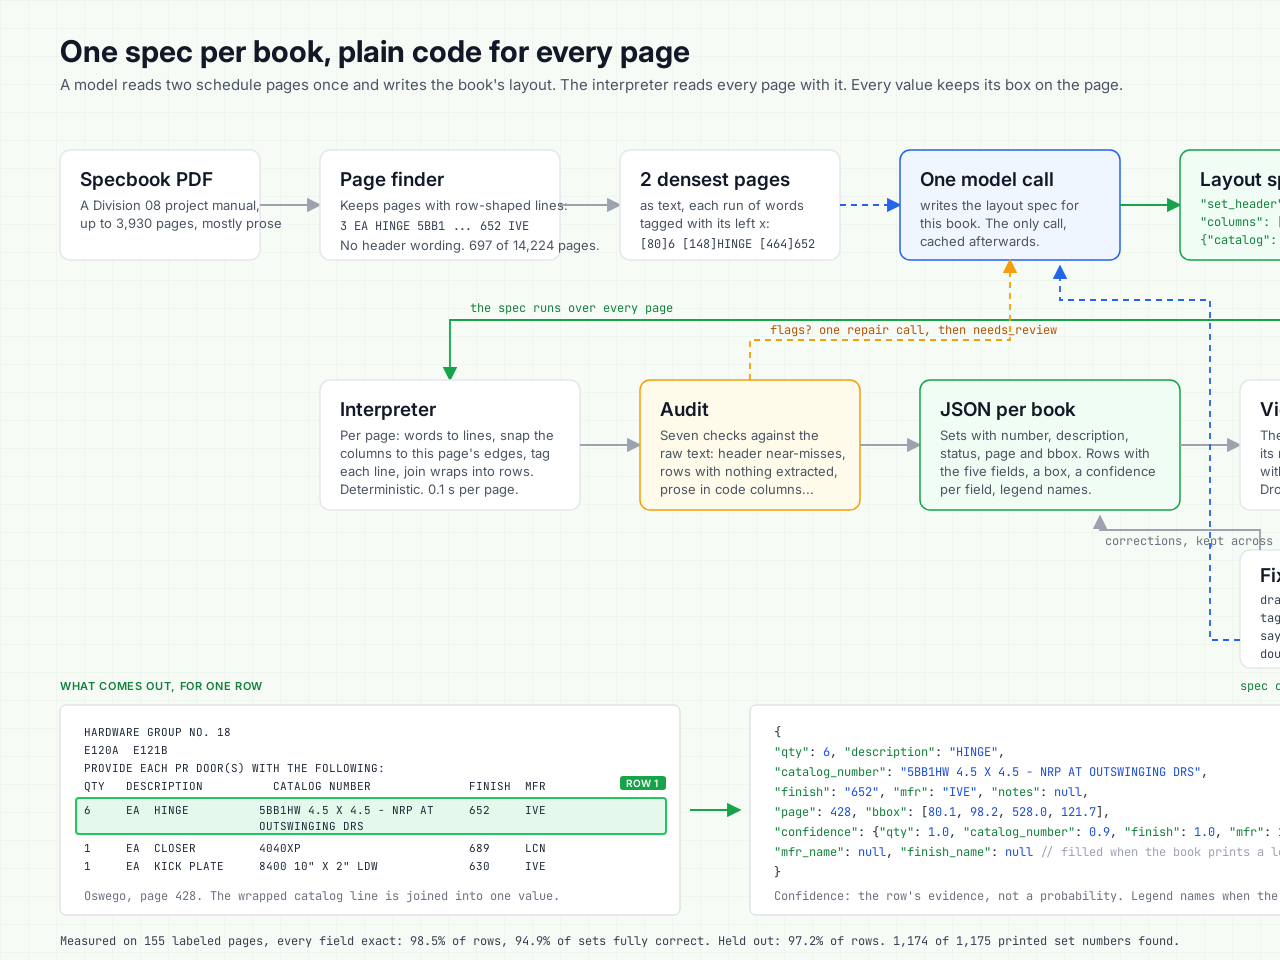
==== docs/diagrams/architecture.html @ ccf039d2 "Architecture diagram: hand-laid SVG, rendered to PNG by headless Chrome" ====
<!doctype html>
<html lang="en">
<head>
<meta charset="utf-8">
<title>Architecture</title>
<link rel="stylesheet" href="https://fonts.googleapis.com/css2?family=Inter:wght@400;500;600;700&family=JetBrains+Mono:wght@400;500&display=swap">
<style>
  /* hand-laid svg, every box and arrow at chosen coordinates. rendered to png by render.sh */
  html, body { margin: 0; background: #f6fbf6; }
  svg { display: block; font-family: Inter, system-ui, sans-serif; }
  .box { fill: #fff; stroke: #e5e7eb; stroke-width: 1.5; }
  .box.green { fill: #f0fdf4; stroke: #16a34a; }
  .box.blue { fill: #eff6ff; stroke: #2563eb; }
  .box.amber { fill: #fffbeb; stroke: #f59e0b; }
  .box.gray { fill: #f9fafb; stroke: #d1d5db; }
  .title { font-size: 19px; font-weight: 600; fill: #111827; }
  .sub { font-size: 13px; fill: #4b5563; }
  .mono { font-family: "JetBrains Mono", ui-monospace, monospace; font-size: 12px; fill: #374151; }
  .mono.dim { fill: #6b7280; }
  .mono.green { fill: #15803d; }
  .mono.blue { fill: #1d4ed8; }
  .mono.amber { fill: #b45309; }
  .arrow { stroke: #9ca3af; stroke-width: 1.8; fill: none; marker-end: url(#head); }
  .arrow.green { stroke: #16a34a; marker-end: url(#head-green); }
  .arrow.blue { stroke: #2563eb; marker-end: url(#head-blue); stroke-dasharray: 6 5; }
  .arrow.amber { stroke: #f59e0b; marker-end: url(#head-amber); stroke-dasharray: 6 5; }
  .h1 { font-size: 30px; font-weight: 700; fill: #111827; }
  .h2 { font-size: 15px; fill: #4b5563; }
  .tag { font-size: 11px; font-weight: 600; fill: #15803d; letter-spacing: .06em; }
  .pill { fill: #dcfce7; }
  .grid { stroke: rgba(22,101,52,.06); stroke-width: 1; }
  .page { fill: #fff; stroke: #d1d5db; }
  .pagebox { fill: rgba(34,197,94,.12); stroke: #22c55e; stroke-width: 2; }
  .pagetag { fill: #16a34a; }
  .pagetag-t { font-size: 10px; font-weight: 600; fill: #fff; }
  .pagetext { font-family: "JetBrains Mono", monospace; font-size: 11px; fill: #1f2937; }
  .json { font-family: "JetBrains Mono", monospace; font-size: 12px; fill: #1f2937; }
  .json .k { fill: #15803d; }
  .json .v { fill: #1d4ed8; }
  .json .c { fill: #9ca3af; }
</style>
</head>
<body>
<svg width="1600" height="960" viewBox="0 0 1600 960" xmlns="http://www.w3.org/2000/svg">
  <defs>
    <marker id="head" viewBox="0 0 10 10" refX="9" refY="5" markerWidth="8" markerHeight="8" orient="auto-start-reverse"><path d="M0 0L10 5 0 10z" fill="#9ca3af"/></marker>
    <marker id="head-green" viewBox="0 0 10 10" refX="9" refY="5" markerWidth="8" markerHeight="8" orient="auto-start-reverse"><path d="M0 0L10 5 0 10z" fill="#16a34a"/></marker>
    <marker id="head-blue" viewBox="0 0 10 10" refX="9" refY="5" markerWidth="8" markerHeight="8" orient="auto-start-reverse"><path d="M0 0L10 5 0 10z" fill="#2563eb"/></marker>
    <marker id="head-amber" viewBox="0 0 10 10" refX="9" refY="5" markerWidth="8" markerHeight="8" orient="auto-start-reverse"><path d="M0 0L10 5 0 10z" fill="#f59e0b"/></marker>
    <pattern id="g" width="28" height="28" patternUnits="userSpaceOnUse"><path class="grid" d="M28 0H0V28" fill="none"/></pattern>
  </defs>
  <rect width="1600" height="960" fill="url(#g)"/>

  <!-- heading -->
  <text class="h1" x="60" y="62">One spec per book, plain code for every page</text>
  <text class="h2" x="60" y="90">A model reads two schedule pages once and writes the book's layout. The interpreter reads every page with it. Every value keeps its box on the page.</text>

  <!-- row 1: pdf -> finder -> sample pages -> model call -> spec -->
  <g>
    <rect class="box" x="60" y="150" width="200" height="110" rx="10"/>
    <text class="title" x="80" y="186">Specbook PDF</text>
    <text class="sub" x="80" y="210">A Division 08 project manual,</text>
    <text class="sub" x="80" y="228">up to 3,930 pages, mostly prose</text>
  </g>
  <path class="arrow" d="M260 205 L320 205"/>

  <g>
    <rect class="box" x="320" y="150" width="240" height="110" rx="10"/>
    <text class="title" x="340" y="186">Page finder</text>
    <text class="sub" x="340" y="210">Keeps pages with row-shaped lines:</text>
    <text class="mono" x="340" y="230">3 EA HINGE 5BB1 ... 652 IVE</text>
    <text class="sub" x="340" y="250">No header wording. 697 of 14,224 pages.</text>
  </g>
  <path class="arrow" d="M560 205 L620 205"/>

  <g>
    <rect class="box" x="620" y="150" width="220" height="110" rx="10"/>
    <text class="title" x="640" y="186">2 densest pages</text>
    <text class="sub" x="640" y="210">as text, each run of words</text>
    <text class="sub" x="640" y="228">tagged with its left x:</text>
    <text class="mono" x="640" y="248">[80]6 [148]HINGE [464]652</text>
  </g>
  <path class="arrow blue" d="M840 205 L900 205"/>

  <g>
    <rect class="box blue" x="900" y="150" width="220" height="110" rx="10"/>
    <text class="title" x="920" y="186">One model call</text>
    <text class="sub" x="920" y="210">writes the layout spec for</text>
    <text class="sub" x="920" y="228">this book. The only call,</text>
    <text class="sub" x="920" y="246">cached afterwards.</text>
  </g>
  <path class="arrow green" d="M1120 205 L1180 205"/>

  <g>
    <rect class="box green" x="1180" y="150" width="360" height="110" rx="10"/>
    <text class="title" x="1200" y="186">Layout spec</text>
    <text class="mono green" x="1200" y="208">"set_header": "^HARDWARE GROUP NO\. (?P&lt;num&gt;\S+)"</text>
    <text class="mono green" x="1200" y="226">"columns": [{"qty": 78}, {"description": 146},</text>
    <text class="mono green" x="1200" y="244">   {"catalog": 288}, {"finish": 462}, {"mfr": 506}]</text>
  </g>

  <!-- spec down to the interpreter -->
  <path class="arrow green" d="M1360 260 L1360 320 L450 320 L450 380"/>
  <text class="mono green" x="470" y="312">the spec runs over every page</text>

  <!-- row 2: interpreter -> audit -> output -> viewer -->
  <g>
    <rect class="box" x="320" y="380" width="260" height="130" rx="10"/>
    <text class="title" x="340" y="416">Interpreter</text>
    <text class="sub" x="340" y="440">Per page: words to lines, snap the</text>
    <text class="sub" x="340" y="458">columns to this page's edges, tag</text>
    <text class="sub" x="340" y="476">each line, join wraps into rows.</text>
    <text class="sub" x="340" y="494">Deterministic. 0.1 s per page.</text>
  </g>
  <path class="arrow" d="M580 445 L640 445"/>

  <g>
    <rect class="box amber" x="640" y="380" width="220" height="130" rx="10"/>
    <text class="title" x="660" y="416">Audit</text>
    <text class="sub" x="660" y="440">Seven checks against the</text>
    <text class="sub" x="660" y="458">raw text: header near-misses,</text>
    <text class="sub" x="660" y="476">rows with nothing extracted,</text>
    <text class="sub" x="660" y="494">prose in code columns...</text>
  </g>
  <!-- repair loop back to the model call -->
  <path class="arrow amber" d="M750 380 L750 340 L1010 340 L1010 260"/>
  <text class="mono amber" x="770" y="334">flags? one repair call, then needs_review</text>
  <path class="arrow" d="M860 445 L920 445"/>

  <g>
    <rect class="box green" x="920" y="380" width="260" height="130" rx="10"/>
    <text class="title" x="940" y="416">JSON per book</text>
    <text class="sub" x="940" y="440">Sets with number, description,</text>
    <text class="sub" x="940" y="458">status, page and bbox. Rows with</text>
    <text class="sub" x="940" y="476">the five fields, a box, a confidence</text>
    <text class="sub" x="940" y="494">per field, legend names.</text>
  </g>
  <path class="arrow" d="M1180 445 L1240 445"/>

  <g>
    <rect class="box" x="1240" y="380" width="300" height="130" rx="10"/>
    <text class="title" x="1260" y="416">Viewer</text>
    <text class="sub" x="1260" y="440">The page with a box per set beside</text>
    <text class="sub" x="1260" y="458">its rows. A reviewer fixes mistakes</text>
    <text class="sub" x="1260" y="476">without seeing a regex.</text>
    <text class="sub" x="1260" y="494">Drop in a new PDF, it compiles.</text>
  </g>

  <!-- feedback: a box under the viewer, one path into the spec with no call, one through the model -->
  <path class="arrow" d="M1390 510 L1390 550"/>
  <g>
    <rect class="box" x="1240" y="550" width="300" height="118" rx="10"/>
    <text class="title" x="1260" y="582">Fixing mistakes</text>
    <text class="mono" x="1260" y="604">drag the column lines  -> columns[].x</text>
    <text class="mono" x="1260" y="622">tag a line             -> a literal rule</text>
    <text class="mono" x="1260" y="640">say what is wrong      -> one repair call</text>
    <text class="mono" x="1260" y="658">double-click a cell    -> a correction</text>
  </g>
  <path class="arrow green" d="M1540 609 L1572 609 L1572 205 L1546 205"/>
  <text class="mono green" x="1240" y="690">spec changes, the whole book reruns, no call</text>
  <path class="arrow blue" d="M1240 640 L1210 640 L1210 300 L1060 300 L1060 266"/>
  <path class="arrow" d="M1260 550 L1260 530 L1100 530 L1100 516"/>
  <text class="mono dim" x="1105" y="545">corrections, kept across reruns</text>

  <!-- i/o inset: a row on the page and the json it becomes -->
  <text class="tag" x="60" y="690">WHAT COMES OUT, FOR ONE ROW</text>
  <rect class="page" x="60" y="705" width="620" height="210" rx="6"/>
  <text class="pagetext" xml:space="preserve" x="84" y="736">HARDWARE GROUP NO. 18</text>
  <text class="pagetext" xml:space="preserve" x="84" y="754">E120A  E121B</text>
  <text class="pagetext" xml:space="preserve" x="84" y="772">PROVIDE EACH PR DOOR(S) WITH THE FOLLOWING:</text>
  <text class="pagetext" xml:space="preserve" x="84" y="790">QTY   DESCRIPTION          CATALOG NUMBER              FINISH  MFR</text>
  <rect class="pagebox" x="76" y="798" width="590" height="36" rx="3"/>
  <rect class="pagetag" x="620" y="776" width="46" height="14" rx="3"/><text class="pagetag-t" x="626" y="787">ROW 1</text>
  <text class="pagetext" xml:space="preserve" x="84" y="814">6     EA  HINGE          5BB1HW 4.5 X 4.5 - NRP AT     652     IVE</text>
  <text class="pagetext" xml:space="preserve" x="84" y="830">                         OUTSWINGING DRS</text>
  <text class="pagetext" xml:space="preserve" x="84" y="852">1     EA  CLOSER         4040XP                        689     LCN</text>
  <text class="pagetext" xml:space="preserve" x="84" y="870">1     EA  KICK PLATE     8400 10" X 2" LDW             630     IVE</text>
  <text class="mono dim" x="84" y="900">Oswego, page 428. The wrapped catalog line is joined into one value.</text>

  <path class="arrow green" d="M690 810 L740 810"/>

  <rect class="page" x="750" y="705" width="790" height="210" rx="6"/>
  <text class="json" x="774" y="736">{</text>
  <text class="json" x="774" y="756">  <tspan class="k">"qty"</tspan>: <tspan class="v">6</tspan>, <tspan class="k">"description"</tspan>: <tspan class="v">"HINGE"</tspan>,</text>
  <text class="json" x="774" y="776">  <tspan class="k">"catalog_number"</tspan>: <tspan class="v">"5BB1HW 4.5 X 4.5 - NRP AT OUTSWINGING DRS"</tspan>,</text>
  <text class="json" x="774" y="796">  <tspan class="k">"finish"</tspan>: <tspan class="v">"652"</tspan>, <tspan class="k">"mfr"</tspan>: <tspan class="v">"IVE"</tspan>, <tspan class="k">"notes"</tspan>: <tspan class="v">null</tspan>,</text>
  <text class="json" x="774" y="816">  <tspan class="k">"page"</tspan>: <tspan class="v">428</tspan>, <tspan class="k">"bbox"</tspan>: [<tspan class="v">80.1</tspan>, <tspan class="v">98.2</tspan>, <tspan class="v">528.0</tspan>, <tspan class="v">121.7</tspan>],</text>
  <text class="json" x="774" y="836">  <tspan class="k">"confidence"</tspan>: {<tspan class="k">"qty"</tspan>: <tspan class="v">1.0</tspan>, <tspan class="k">"catalog_number"</tspan>: <tspan class="v">0.9</tspan>, <tspan class="k">"finish"</tspan>: <tspan class="v">1.0</tspan>, <tspan class="k">"mfr"</tspan>: <tspan class="v">1.0</tspan>, ...},</text>
  <text class="json" x="774" y="856">  <tspan class="k">"mfr_name"</tspan>: <tspan class="v">null</tspan>, <tspan class="k">"finish_name"</tspan>: <tspan class="v">null</tspan>   <tspan class="c">// filled when the book prints a legend</tspan></text>
  <text class="json" x="774" y="876">}</text>
  <text class="mono dim" x="774" y="900">Confidence: the row's evidence, not a probability. Legend names when the book prints one.</text>
  <text class="mono" x="60" y="945">Measured on 155 labeled pages, every field exact: 98.5% of rows, 94.9% of sets fully correct. Held out: 97.2% of rows. 1,174 of 1,175 printed set numbers found.</text>
</svg>
</body>
</html>
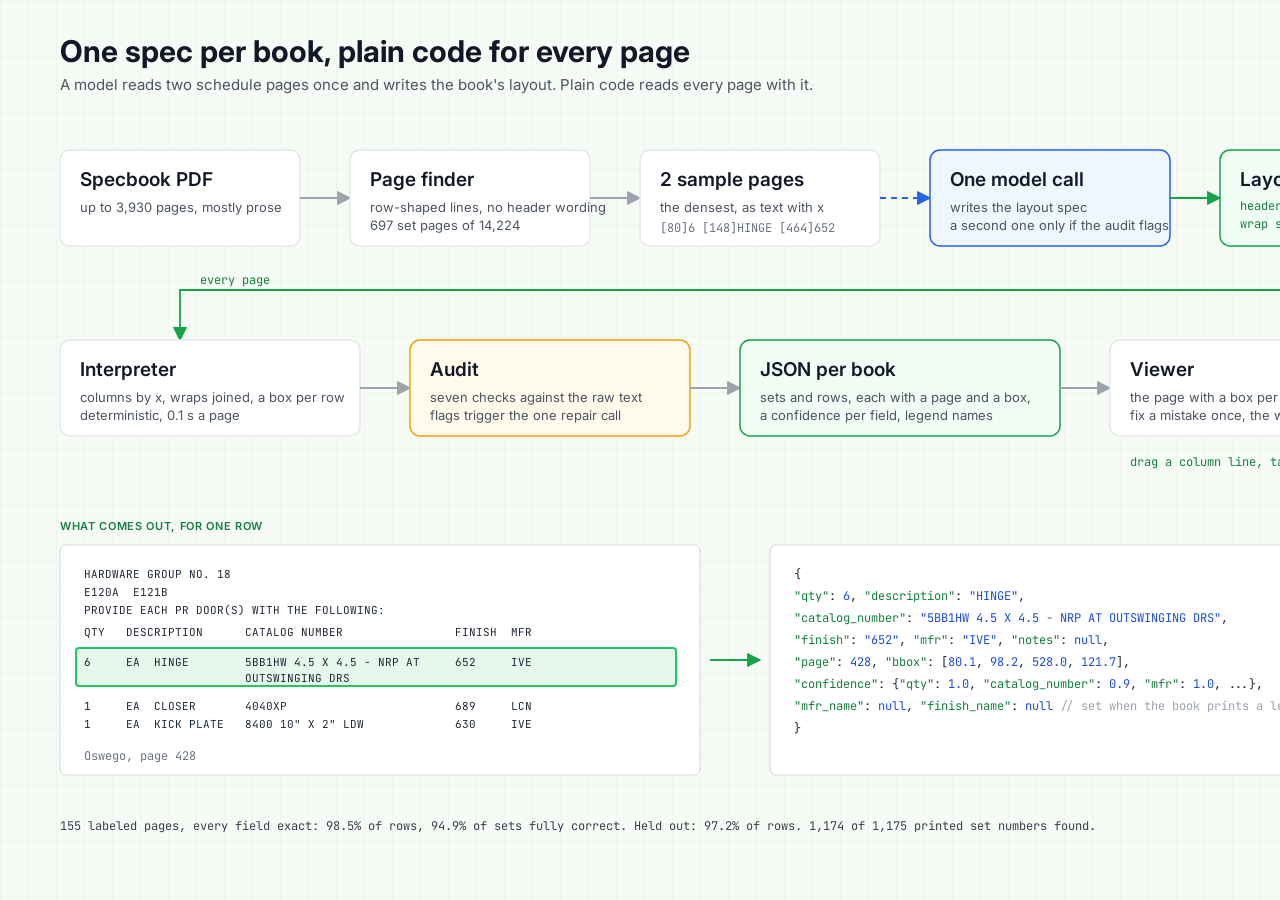
==== commit 8f0a0fcf: "Architecture diagram: short boxes, nine arrows" ====
--- a/docs/diagrams/architecture.html
+++ b/docs/diagrams/architecture.html
@@ -41,155 +41,116 @@
 </style>
 </head>
 <body>
-<svg width="1600" height="960" viewBox="0 0 1600 960" xmlns="http://www.w3.org/2000/svg">
+<svg width="1600" height="900" viewBox="0 0 1600 900" xmlns="http://www.w3.org/2000/svg">
   <defs>
     <marker id="head" viewBox="0 0 10 10" refX="9" refY="5" markerWidth="8" markerHeight="8" orient="auto-start-reverse"><path d="M0 0L10 5 0 10z" fill="#9ca3af"/></marker>
     <marker id="head-green" viewBox="0 0 10 10" refX="9" refY="5" markerWidth="8" markerHeight="8" orient="auto-start-reverse"><path d="M0 0L10 5 0 10z" fill="#16a34a"/></marker>
     <marker id="head-blue" viewBox="0 0 10 10" refX="9" refY="5" markerWidth="8" markerHeight="8" orient="auto-start-reverse"><path d="M0 0L10 5 0 10z" fill="#2563eb"/></marker>
-    <marker id="head-amber" viewBox="0 0 10 10" refX="9" refY="5" markerWidth="8" markerHeight="8" orient="auto-start-reverse"><path d="M0 0L10 5 0 10z" fill="#f59e0b"/></marker>
     <pattern id="g" width="28" height="28" patternUnits="userSpaceOnUse"><path class="grid" d="M28 0H0V28" fill="none"/></pattern>
   </defs>
-  <rect width="1600" height="960" fill="url(#g)"/>
+  <rect width="1600" height="900" fill="url(#g)"/>
 
-  <!-- heading -->
   <text class="h1" x="60" y="62">One spec per book, plain code for every page</text>
-  <text class="h2" x="60" y="90">A model reads two schedule pages once and writes the book's layout. The interpreter reads every page with it. Every value keeps its box on the page.</text>
+  <text class="h2" x="60" y="90">A model reads two schedule pages once and writes the book's layout. Plain code reads every page with it.</text>
 
-  <!-- row 1: pdf -> finder -> sample pages -> model call -> spec -->
+  <!-- row 1: compile the spec -->
   <g>
-    <rect class="box" x="60" y="150" width="200" height="110" rx="10"/>
+    <rect class="box" x="60" y="150" width="240" height="96" rx="10"/>
     <text class="title" x="80" y="186">Specbook PDF</text>
-    <text class="sub" x="80" y="210">A Division 08 project manual,</text>
-    <text class="sub" x="80" y="228">up to 3,930 pages, mostly prose</text>
+    <text class="sub" x="80" y="212">up to 3,930 pages, mostly prose</text>
   </g>
-  <path class="arrow" d="M260 205 L320 205"/>
-
+  <path class="arrow" d="M300 198 L350 198"/>
   <g>
-    <rect class="box" x="320" y="150" width="240" height="110" rx="10"/>
-    <text class="title" x="340" y="186">Page finder</text>
-    <text class="sub" x="340" y="210">Keeps pages with row-shaped lines:</text>
-    <text class="mono" x="340" y="230">3 EA HINGE 5BB1 ... 652 IVE</text>
-    <text class="sub" x="340" y="250">No header wording. 697 of 14,224 pages.</text>
+    <rect class="box" x="350" y="150" width="240" height="96" rx="10"/>
+    <text class="title" x="370" y="186">Page finder</text>
+    <text class="sub" x="370" y="212">row-shaped lines, no header wording</text>
+    <text class="sub" x="370" y="230">697 set pages of 14,224</text>
   </g>
-  <path class="arrow" d="M560 205 L620 205"/>
-
+  <path class="arrow" d="M590 198 L640 198"/>
   <g>
-    <rect class="box" x="620" y="150" width="220" height="110" rx="10"/>
-    <text class="title" x="640" y="186">2 densest pages</text>
-    <text class="sub" x="640" y="210">as text, each run of words</text>
-    <text class="sub" x="640" y="228">tagged with its left x:</text>
-    <text class="mono" x="640" y="248">[80]6 [148]HINGE [464]652</text>
+    <rect class="box" x="640" y="150" width="240" height="96" rx="10"/>
+    <text class="title" x="660" y="186">2 sample pages</text>
+    <text class="sub" x="660" y="212">the densest, as text with x</text>
+    <text class="mono dim" x="660" y="232">[80]6 [148]HINGE [464]652</text>
   </g>
-  <path class="arrow blue" d="M840 205 L900 205"/>
-
+  <path class="arrow blue" d="M880 198 L930 198"/>
   <g>
-    <rect class="box blue" x="900" y="150" width="220" height="110" rx="10"/>
-    <text class="title" x="920" y="186">One model call</text>
-    <text class="sub" x="920" y="210">writes the layout spec for</text>
-    <text class="sub" x="920" y="228">this book. The only call,</text>
-    <text class="sub" x="920" y="246">cached afterwards.</text>
+    <rect class="box blue" x="930" y="150" width="240" height="96" rx="10"/>
+    <text class="title" x="950" y="186">One model call</text>
+    <text class="sub" x="950" y="212">writes the layout spec</text>
+    <text class="sub" x="950" y="230">a second one only if the audit flags</text>
   </g>
-  <path class="arrow green" d="M1120 205 L1180 205"/>
-
+  <path class="arrow green" d="M1170 198 L1220 198"/>
   <g>
-    <rect class="box green" x="1180" y="150" width="360" height="110" rx="10"/>
-    <text class="title" x="1200" y="186">Layout spec</text>
-    <text class="mono green" x="1200" y="208">"set_header": "^HARDWARE GROUP NO\. (?P&lt;num&gt;\S+)"</text>
-    <text class="mono green" x="1200" y="226">"columns": [{"qty": 78}, {"description": 146},</text>
-    <text class="mono green" x="1200" y="244">   {"catalog": 288}, {"finish": 462}, {"mfr": 506}]</text>
+    <rect class="box green" x="1220" y="150" width="320" height="96" rx="10"/>
+    <text class="title" x="1240" y="186">Layout spec</text>
+    <text class="mono green" x="1240" y="210">header pattern, column x per field,</text>
+    <text class="mono green" x="1240" y="228">wrap style   cached in specs/</text>
   </g>
 
-  <!-- spec down to the interpreter -->
-  <path class="arrow green" d="M1360 260 L1360 320 L450 320 L450 380"/>
-  <text class="mono green" x="470" y="312">the spec runs over every page</text>
+  <!-- the spec feeds every page -->
+  <path class="arrow green" d="M1380 246 L1380 290 L180 290 L180 340"/>
+  <text class="mono green" x="200" y="284">every page</text>
 
-  <!-- row 2: interpreter -> audit -> output -> viewer -->
+  <!-- row 2: read the book -->
   <g>
-    <rect class="box" x="320" y="380" width="260" height="130" rx="10"/>
-    <text class="title" x="340" y="416">Interpreter</text>
-    <text class="sub" x="340" y="440">Per page: words to lines, snap the</text>
-    <text class="sub" x="340" y="458">columns to this page's edges, tag</text>
-    <text class="sub" x="340" y="476">each line, join wraps into rows.</text>
-    <text class="sub" x="340" y="494">Deterministic. 0.1 s per page.</text>
+    <rect class="box" x="60" y="340" width="300" height="96" rx="10"/>
+    <text class="title" x="80" y="376">Interpreter</text>
+    <text class="sub" x="80" y="402">columns by x, wraps joined, a box per row</text>
+    <text class="sub" x="80" y="420">deterministic, 0.1 s a page</text>
   </g>
-  <path class="arrow" d="M580 445 L640 445"/>
+  <path class="arrow" d="M360 388 L410 388"/>
+  <g>
+    <rect class="box amber" x="410" y="340" width="280" height="96" rx="10"/>
+    <text class="title" x="430" y="376">Audit</text>
+    <text class="sub" x="430" y="402">seven checks against the raw text</text>
+    <text class="sub" x="430" y="420">flags trigger the one repair call</text>
+  </g>
+  <path class="arrow" d="M690 388 L740 388"/>
+  <g>
+    <rect class="box green" x="740" y="340" width="320" height="96" rx="10"/>
+    <text class="title" x="760" y="376">JSON per book</text>
+    <text class="sub" x="760" y="402">sets and rows, each with a page and a box,</text>
+    <text class="sub" x="760" y="420">a confidence per field, legend names</text>
+  </g>
+  <path class="arrow" d="M1060 388 L1110 388"/>
+  <g>
+    <rect class="box" x="1110" y="340" width="430" height="96" rx="10"/>
+    <text class="title" x="1130" y="376">Viewer</text>
+    <text class="sub" x="1130" y="402">the page with a box per set beside its rows</text>
+    <text class="sub" x="1130" y="420">fix a mistake once, the whole book reruns</text>
+  </g>
+  <!-- fixes go back into the spec -->
+  <path class="arrow green" d="M1540 388 L1570 388 L1570 198 L1546 198"/>
+  <text class="mono green" x="1130" y="466">drag a column line, tag a line, or say what is wrong</text>
 
-  <g>
-    <rect class="box amber" x="640" y="380" width="220" height="130" rx="10"/>
-    <text class="title" x="660" y="416">Audit</text>
-    <text class="sub" x="660" y="440">Seven checks against the</text>
-    <text class="sub" x="660" y="458">raw text: header near-misses,</text>
-    <text class="sub" x="660" y="476">rows with nothing extracted,</text>
-    <text class="sub" x="660" y="494">prose in code columns...</text>
-  </g>
-  <!-- repair loop back to the model call -->
-  <path class="arrow amber" d="M750 380 L750 340 L1010 340 L1010 260"/>
-  <text class="mono amber" x="770" y="334">flags? one repair call, then needs_review</text>
-  <path class="arrow" d="M860 445 L920 445"/>
+  <!-- what comes out, for one row -->
+  <text class="tag" x="60" y="530">WHAT COMES OUT, FOR ONE ROW</text>
+  <rect class="page" x="60" y="545" width="640" height="230" rx="6"/>
+  <text class="pagetext" xml:space="preserve" x="84" y="578">HARDWARE GROUP NO. 18</text>
+  <text class="pagetext" xml:space="preserve" x="84" y="596">E120A  E121B</text>
+  <text class="pagetext" xml:space="preserve" x="84" y="614">PROVIDE EACH PR DOOR(S) WITH THE FOLLOWING:</text>
+  <text class="pagetext" xml:space="preserve" x="84" y="636">QTY   DESCRIPTION      CATALOG NUMBER                FINISH  MFR</text>
+  <rect class="pagebox" x="76" y="648" width="600" height="38" rx="3"/>
+  <text class="pagetext" xml:space="preserve" x="84" y="666">6     EA  HINGE        5BB1HW 4.5 X 4.5 - NRP AT     652     IVE</text>
+  <text class="pagetext" xml:space="preserve" x="84" y="682">                       OUTSWINGING DRS</text>
+  <text class="pagetext" xml:space="preserve" x="84" y="710">1     EA  CLOSER       4040XP                        689     LCN</text>
+  <text class="pagetext" xml:space="preserve" x="84" y="728">1     EA  KICK PLATE   8400 10" X 2" LDW             630     IVE</text>
+  <text class="mono dim" x="84" y="760">Oswego, page 428</text>
 
-  <g>
-    <rect class="box green" x="920" y="380" width="260" height="130" rx="10"/>
-    <text class="title" x="940" y="416">JSON per book</text>
-    <text class="sub" x="940" y="440">Sets with number, description,</text>
-    <text class="sub" x="940" y="458">status, page and bbox. Rows with</text>
-    <text class="sub" x="940" y="476">the five fields, a box, a confidence</text>
-    <text class="sub" x="940" y="494">per field, legend names.</text>
-  </g>
-  <path class="arrow" d="M1180 445 L1240 445"/>
+  <path class="arrow green" d="M710 660 L760 660"/>
 
-  <g>
-    <rect class="box" x="1240" y="380" width="300" height="130" rx="10"/>
-    <text class="title" x="1260" y="416">Viewer</text>
-    <text class="sub" x="1260" y="440">The page with a box per set beside</text>
-    <text class="sub" x="1260" y="458">its rows. A reviewer fixes mistakes</text>
-    <text class="sub" x="1260" y="476">without seeing a regex.</text>
-    <text class="sub" x="1260" y="494">Drop in a new PDF, it compiles.</text>
-  </g>
+  <rect class="page" x="770" y="545" width="770" height="230" rx="6"/>
+  <text class="json" x="794" y="578">{</text>
+  <text class="json" x="794" y="600">  <tspan class="k">"qty"</tspan>: <tspan class="v">6</tspan>, <tspan class="k">"description"</tspan>: <tspan class="v">"HINGE"</tspan>,</text>
+  <text class="json" x="794" y="622">  <tspan class="k">"catalog_number"</tspan>: <tspan class="v">"5BB1HW 4.5 X 4.5 - NRP AT OUTSWINGING DRS"</tspan>,</text>
+  <text class="json" x="794" y="644">  <tspan class="k">"finish"</tspan>: <tspan class="v">"652"</tspan>, <tspan class="k">"mfr"</tspan>: <tspan class="v">"IVE"</tspan>, <tspan class="k">"notes"</tspan>: <tspan class="v">null</tspan>,</text>
+  <text class="json" x="794" y="666">  <tspan class="k">"page"</tspan>: <tspan class="v">428</tspan>, <tspan class="k">"bbox"</tspan>: [<tspan class="v">80.1</tspan>, <tspan class="v">98.2</tspan>, <tspan class="v">528.0</tspan>, <tspan class="v">121.7</tspan>],</text>
+  <text class="json" x="794" y="688">  <tspan class="k">"confidence"</tspan>: {<tspan class="k">"qty"</tspan>: <tspan class="v">1.0</tspan>, <tspan class="k">"catalog_number"</tspan>: <tspan class="v">0.9</tspan>, <tspan class="k">"mfr"</tspan>: <tspan class="v">1.0</tspan>, ...},</text>
+  <text class="json" x="794" y="710">  <tspan class="k">"mfr_name"</tspan>: <tspan class="v">null</tspan>, <tspan class="k">"finish_name"</tspan>: <tspan class="v">null</tspan>  <tspan class="c">// set when the book prints a legend</tspan></text>
+  <text class="json" x="794" y="732">}</text>
 
-  <!-- feedback: a box under the viewer, one path into the spec with no call, one through the model -->
-  <path class="arrow" d="M1390 510 L1390 550"/>
-  <g>
-    <rect class="box" x="1240" y="550" width="300" height="118" rx="10"/>
-    <text class="title" x="1260" y="582">Fixing mistakes</text>
-    <text class="mono" x="1260" y="604">drag the column lines  -> columns[].x</text>
-    <text class="mono" x="1260" y="622">tag a line             -> a literal rule</text>
-    <text class="mono" x="1260" y="640">say what is wrong      -> one repair call</text>
-    <text class="mono" x="1260" y="658">double-click a cell    -> a correction</text>
-  </g>
-  <path class="arrow green" d="M1540 609 L1572 609 L1572 205 L1546 205"/>
-  <text class="mono green" x="1240" y="690">spec changes, the whole book reruns, no call</text>
-  <path class="arrow blue" d="M1240 640 L1210 640 L1210 300 L1060 300 L1060 266"/>
-  <path class="arrow" d="M1260 550 L1260 530 L1100 530 L1100 516"/>
-  <text class="mono dim" x="1105" y="545">corrections, kept across reruns</text>
-
-  <!-- i/o inset: a row on the page and the json it becomes -->
-  <text class="tag" x="60" y="690">WHAT COMES OUT, FOR ONE ROW</text>
-  <rect class="page" x="60" y="705" width="620" height="210" rx="6"/>
-  <text class="pagetext" xml:space="preserve" x="84" y="736">HARDWARE GROUP NO. 18</text>
-  <text class="pagetext" xml:space="preserve" x="84" y="754">E120A  E121B</text>
-  <text class="pagetext" xml:space="preserve" x="84" y="772">PROVIDE EACH PR DOOR(S) WITH THE FOLLOWING:</text>
-  <text class="pagetext" xml:space="preserve" x="84" y="790">QTY   DESCRIPTION          CATALOG NUMBER              FINISH  MFR</text>
-  <rect class="pagebox" x="76" y="798" width="590" height="36" rx="3"/>
-  <rect class="pagetag" x="620" y="776" width="46" height="14" rx="3"/><text class="pagetag-t" x="626" y="787">ROW 1</text>
-  <text class="pagetext" xml:space="preserve" x="84" y="814">6     EA  HINGE          5BB1HW 4.5 X 4.5 - NRP AT     652     IVE</text>
-  <text class="pagetext" xml:space="preserve" x="84" y="830">                         OUTSWINGING DRS</text>
-  <text class="pagetext" xml:space="preserve" x="84" y="852">1     EA  CLOSER         4040XP                        689     LCN</text>
-  <text class="pagetext" xml:space="preserve" x="84" y="870">1     EA  KICK PLATE     8400 10" X 2" LDW             630     IVE</text>
-  <text class="mono dim" x="84" y="900">Oswego, page 428. The wrapped catalog line is joined into one value.</text>
-
-  <path class="arrow green" d="M690 810 L740 810"/>
-
-  <rect class="page" x="750" y="705" width="790" height="210" rx="6"/>
-  <text class="json" x="774" y="736">{</text>
-  <text class="json" x="774" y="756">  <tspan class="k">"qty"</tspan>: <tspan class="v">6</tspan>, <tspan class="k">"description"</tspan>: <tspan class="v">"HINGE"</tspan>,</text>
-  <text class="json" x="774" y="776">  <tspan class="k">"catalog_number"</tspan>: <tspan class="v">"5BB1HW 4.5 X 4.5 - NRP AT OUTSWINGING DRS"</tspan>,</text>
-  <text class="json" x="774" y="796">  <tspan class="k">"finish"</tspan>: <tspan class="v">"652"</tspan>, <tspan class="k">"mfr"</tspan>: <tspan class="v">"IVE"</tspan>, <tspan class="k">"notes"</tspan>: <tspan class="v">null</tspan>,</text>
-  <text class="json" x="774" y="816">  <tspan class="k">"page"</tspan>: <tspan class="v">428</tspan>, <tspan class="k">"bbox"</tspan>: [<tspan class="v">80.1</tspan>, <tspan class="v">98.2</tspan>, <tspan class="v">528.0</tspan>, <tspan class="v">121.7</tspan>],</text>
-  <text class="json" x="774" y="836">  <tspan class="k">"confidence"</tspan>: {<tspan class="k">"qty"</tspan>: <tspan class="v">1.0</tspan>, <tspan class="k">"catalog_number"</tspan>: <tspan class="v">0.9</tspan>, <tspan class="k">"finish"</tspan>: <tspan class="v">1.0</tspan>, <tspan class="k">"mfr"</tspan>: <tspan class="v">1.0</tspan>, ...},</text>
-  <text class="json" x="774" y="856">  <tspan class="k">"mfr_name"</tspan>: <tspan class="v">null</tspan>, <tspan class="k">"finish_name"</tspan>: <tspan class="v">null</tspan>   <tspan class="c">// filled when the book prints a legend</tspan></text>
-  <text class="json" x="774" y="876">}</text>
-  <text class="mono dim" x="774" y="900">Confidence: the row's evidence, not a probability. Legend names when the book prints one.</text>
-  <text class="mono" x="60" y="945">Measured on 155 labeled pages, every field exact: 98.5% of rows, 94.9% of sets fully correct. Held out: 97.2% of rows. 1,174 of 1,175 printed set numbers found.</text>
+  <text class="mono" x="60" y="830">155 labeled pages, every field exact: 98.5% of rows, 94.9% of sets fully correct. Held out: 97.2% of rows. 1,174 of 1,175 printed set numbers found.</text>
 </svg>
 </body>
 </html>
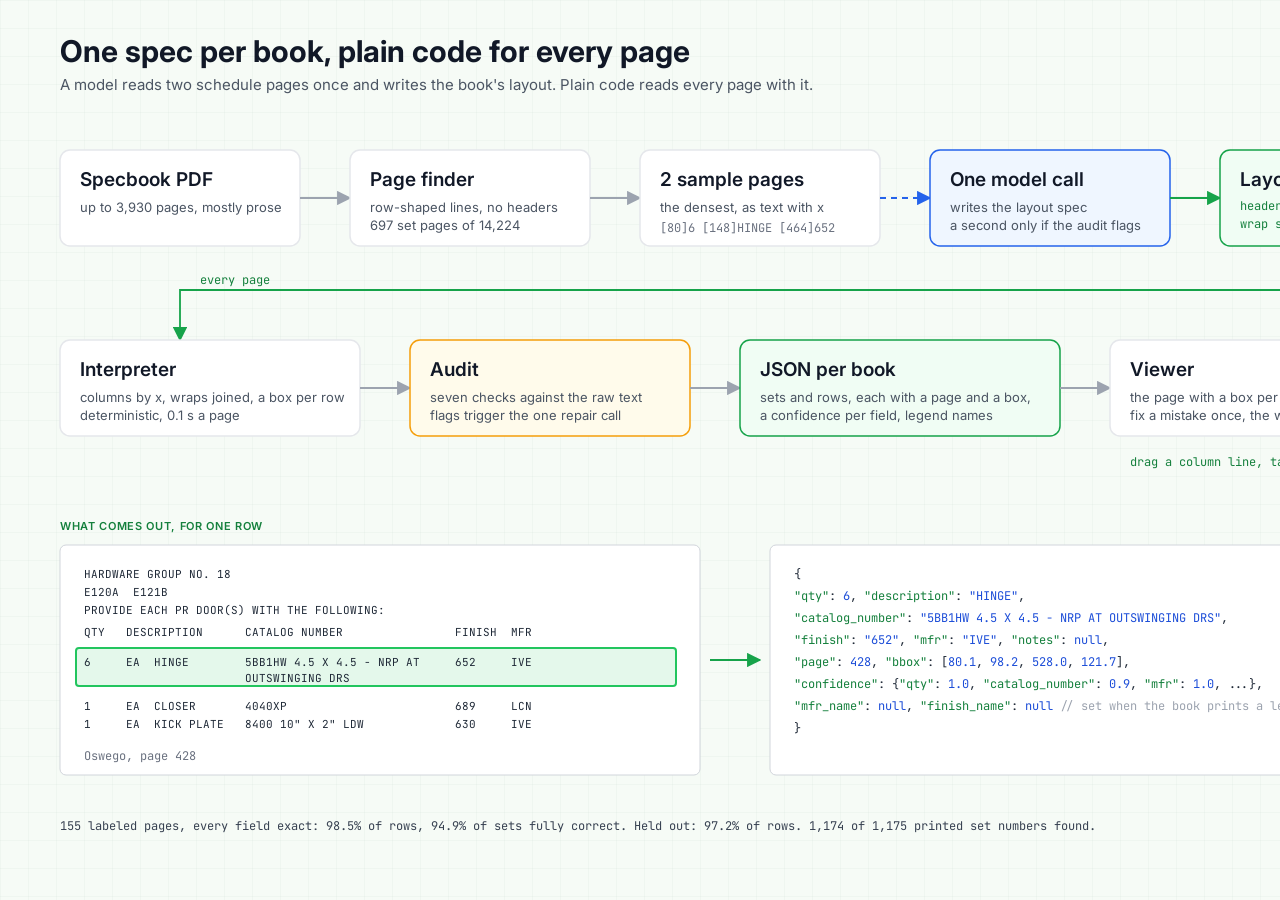
==== commit 60540e0a: "Diagram: box text clear of the edges" ====
--- a/docs/diagrams/architecture.html
+++ b/docs/diagrams/architecture.html
@@ -63,7 +63,7 @@
   <g>
     <rect class="box" x="350" y="150" width="240" height="96" rx="10"/>
     <text class="title" x="370" y="186">Page finder</text>
-    <text class="sub" x="370" y="212">row-shaped lines, no header wording</text>
+    <text class="sub" x="370" y="212">row-shaped lines, no headers</text>
     <text class="sub" x="370" y="230">697 set pages of 14,224</text>
   </g>
   <path class="arrow" d="M590 198 L640 198"/>
@@ -78,7 +78,7 @@
     <rect class="box blue" x="930" y="150" width="240" height="96" rx="10"/>
     <text class="title" x="950" y="186">One model call</text>
     <text class="sub" x="950" y="212">writes the layout spec</text>
-    <text class="sub" x="950" y="230">a second one only if the audit flags</text>
+    <text class="sub" x="950" y="230">a second only if the audit flags</text>
   </g>
   <path class="arrow green" d="M1170 198 L1220 198"/>
   <g>
